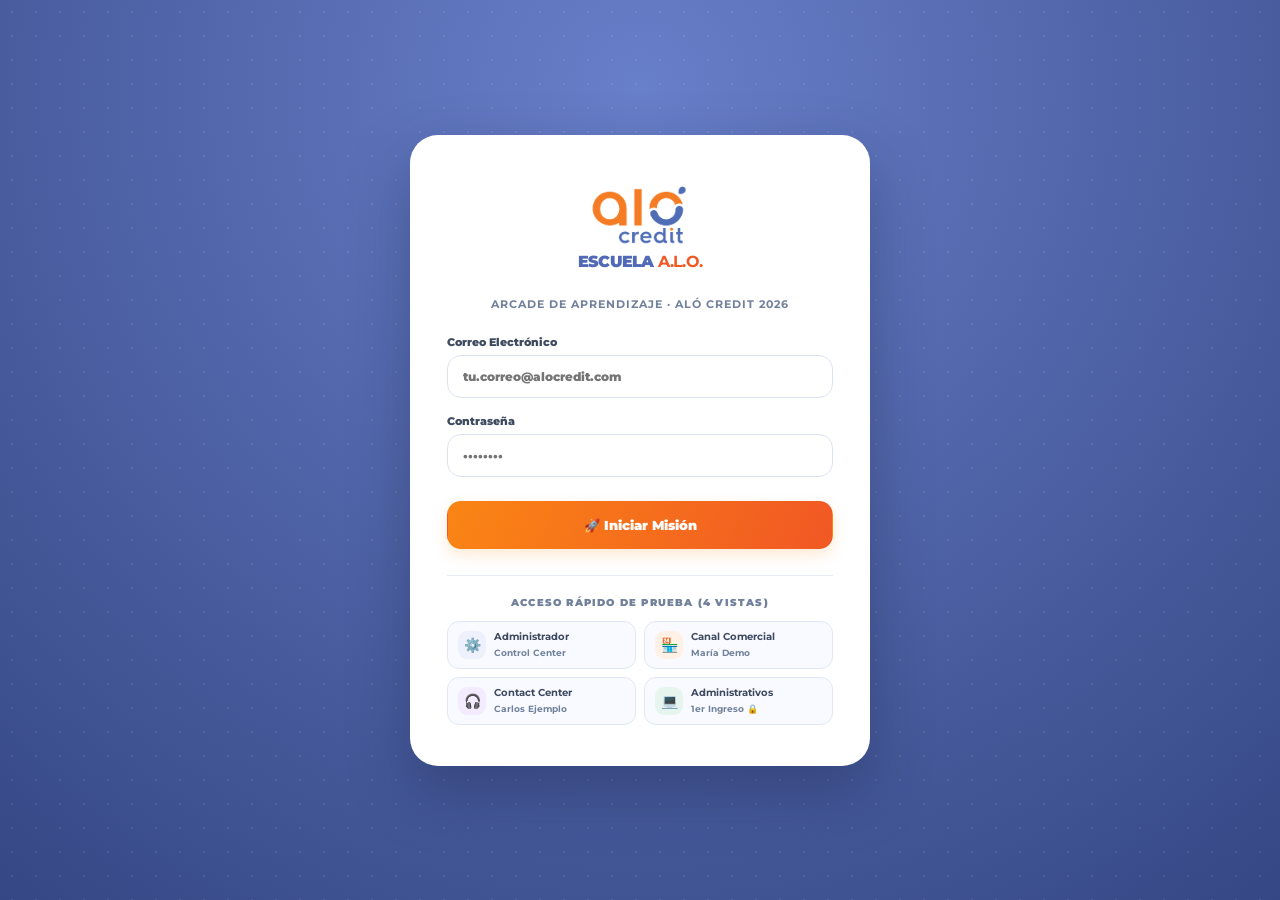
==== index.html @ 47733f9c "Add files via upload" ====
<!doctype html>
<html lang="es">
<head>
    <meta charset="utf-8">
    <meta name="viewport" content="width=device-width, initial-scale=1, viewport-fit=cover">
    <meta name="theme-color" content="#5169B7">
    <meta name="description" content="Escuela A.L.O. Arcade: experiencia interactiva de formación, onboarding, evaluación y analítica de Aló Credit. Arquitectura MVC PHP + SPA.">
    <title>Escuela A.L.O. | Level up · Tu talento transforma</title>
    <link rel="icon" type="image/png" href="./assets/logo.png">
    
    <!-- Hojas de Estilo Desacopladas (Rutas relativas para GitHub Pages y servidores locales) -->
    <link rel="stylesheet" href="./assets/css/app.css">
    <link rel="stylesheet" href="./assets/css/auth.css">
    <link rel="stylesheet" href="./assets/css/certificate.css">
</head>
<body>
    <div id="app-root">
        <!-- Renderizado dinámico de la SPA o Login -->
        <div style="min-height:100vh; display:flex; align-items:center; justify-content:center; font-family:'Montserrat',sans-serif; color:#5169b7;">
            <div style="text-align:center;">
                <div style="font-size:48px; margin-bottom:12px;">★</div>
                <h2 style="margin:0;">Iniciando Escuela A.L.O....</h2>
            </div>
        </div>
    </div>

    <!-- Inyección de configuración global para SPA (Soporte GitHub Pages y modo offline) -->
    <script>
        // Configuración de rutas relativas y detección de servidor estático
        window.APP_BASE_URL = '.';
        if (
            window.location.protocol === 'file:' ||
            window.location.hostname.includes('github.io') ||
            window.location.hostname.includes('githubpreview.dev')
        ) {
            window.FORCE_STATIC_MODE = true;
        }
    </script>

    <!-- Scripts de la Aplicación -->
    <script src="./assets/js/sound.js"></script>
    <script src="./assets/js/api.js"></script>
    <script src="./assets/js/course-player.js"></script>
    <script src="./assets/js/admin.js"></script>
    <script src="./assets/js/auth.js"></script>
    <script src="./assets/js/spa.js"></script>
</body>
</html>
---- assets/css/app.css ----
@import url('https://fonts.googleapis.com/css2?family=Montserrat:wght@400;500;600;700;800;900&display=swap');
:root{--orange:#fa8514;--orange-hot:#f15824;--blue:#5169b7;--ink:#3e4a60;--fog:#e6e7f5;--white:#fff;--surface:#f8f9ff;--line:#e6ebf5;--muted:#71809b;--gold:#ffbb37;--green:#0c9376;--red:#ed5e52;--shadow:0 11px 38px rgba(60,74,96,.075);--shadow-heavy:0 22px 58px rgba(60,74,96,.14);--radius:20px}
*{box-sizing:border-box}html{scroll-behavior:smooth}body{font-family:'Montserrat',Arial,sans-serif;font-size:13px;margin:0;background:#f3f6fd;color:var(--ink);-webkit-font-smoothing:antialiased}button,input,select,textarea{font:inherit}button{cursor:pointer}button:disabled{opacity:.5;cursor:not-allowed}a{text-decoration:none;color:inherit}img{max-width:100%}[hidden]{display:none!important}h1,h2,h3,h4,p{margin-top:0}h1{font-size:29px;letter-spacing:-1.2px;line-height:1.16}h2{font-size:21px;letter-spacing:-.5px}h3{font-size:16px;letter-spacing:-.25px}p{line-height:1.65}small{font-size:11px}::selection{background:#fa85144a}svg{vertical-align:middle}button:focus-visible,a:focus-visible,input:focus-visible,select:focus-visible,textarea:focus-visible{outline:3px solid var(--orange);outline-offset:3px}
.app-shell{display:flex;min-height:100vh}.sidebar{width:252px;min-width:252px;position:sticky;top:0;left:0;align-self:flex-start;height:100vh;background:var(--blue);color:#fff;display:flex;flex-direction:column;padding:22px 16px 16px;overflow:auto;z-index:50;box-shadow:7px 0 28px rgba(81,105,183,.13)}.sidebar:before{content:"";position:absolute;inset:0;background:radial-gradient(circle at 25% -4%,#fff3 0 130px,transparent 132px),linear-gradient(150deg,#fff1,transparent 35%);pointer-events:none}.brand-pane{padding:13px 14px 12px;background:#fff;border-radius:18px;position:relative;box-shadow:0 11px 22px rgba(30,48,99,.17);margin-bottom:24px;text-align:center}.brand-pane img{display:block;object-fit:contain;height:55px;width:100%;margin:auto}.brand-bottom{font-weight:900;font-size:16px;letter-spacing:-.8px;color:var(--blue);white-space:nowrap}.brand-bottom b{color:var(--orange-hot)}.side-kicker{font-size:10px;letter-spacing:1.5px;text-transform:uppercase;color:#fffe;font-weight:800;margin:6px 10px 9px}.side-nav{display:flex;flex-direction:column;gap:5px;position:relative}.nav-btn{border:0;background:transparent;width:100%;text-align:left;display:flex;gap:12px;align-items:center;color:#f8faff;padding:12px 13px;border-radius:13px;font-size:12px;font-weight:750;transition:background .16s,transform .16s}.nav-btn:hover{background:#fff2;transform:translateX(2px)}.nav-btn.active{background:#fff;color:var(--blue);box-shadow:0 7px 16px #1d2d6a30}.nav-btn.active .nav-icon{color:var(--orange-hot)}.nav-icon{display:inline-flex;font-size:17px;width:20px;justify-content:center;flex-shrink:0}.nav-tag{margin-left:auto;font-weight:900;color:#fff;background:var(--orange-hot);padding:2px 6px;border-radius:7px;font-size:9px}.side-divider{height:1px;background:#ffffff38;margin:16px 12px 13px}.side-bottom{margin-top:auto;position:relative;padding-top:24px}.side-achievement{background:#ffffff1e;border:1px solid #ffffff38;border-radius:16px;padding:14px;display:flex;align-items:center;gap:10px}.side-achievement span:first-child{font-size:28px}.side-achievement b{display:block;font-size:12px}.side-achievement small{color:#ffffffdb}.side-bottom p{font-size:10px;color:#ffffffdc;text-align:center;margin:14px 0 4px}
.shell-main{flex:1;min-width:0;display:flex;flex-direction:column}.topbar{position:sticky;z-index:40;top:0;background:#fffc;backdrop-filter:blur(18px);border-bottom:1px solid #ecedf7;min-height:78px;display:flex;align-items:center;gap:17px;padding:15px 30px}.topbar-left{display:flex;align-items:center;gap:12px;min-width:0}.topbar-greeting{display:block;font-weight:850;font-size:15px;color:var(--ink)}.topbar-sub{color:#8c96aa;display:block;font-size:10px;margin-top:3px}.topbar-spacer{flex:1}.top-search{display:flex;align-items:center;border:1px solid var(--line);background:#f7f8fd;border-radius:13px;min-width:170px;width:300px;padding:10px 12px;gap:10px}.top-search input{border:none;outline:0;min-width:0;width:100%;background:transparent;color:var(--ink);font-size:11px}.top-search svg{opacity:.6}.top-pill{background:#fff2ed;color:#d96610;border-radius:99px;padding:8px 11px;border:1px solid #ffe2ca;font-size:10px;font-weight:800;white-space:nowrap}.user-picker{display:flex;align-items:center;gap:9px}.user-avatar{width:37px;height:37px;background:linear-gradient(145deg,var(--orange),var(--orange-hot));display:grid;place-items:center;border-radius:13px;color:#fff;font-weight:900;flex-shrink:0;box-shadow:0 4px 9px #fa851433}.user-picker select{border:0;background:transparent;min-width:140px;max-width:180px;font-size:11px;color:var(--ink);font-weight:750;cursor:pointer}.hamburger{display:none;border:0;border-radius:11px;background:#f4f6fd;padding:9px;color:var(--blue)}
.page-root{padding:28px 32px 34px;flex:1;width:100%;max-width:1700px;margin:0 auto}.app-footer{padding:15px 32px 22px;color:#98a0b1;font-size:10px;display:flex;justify-content:space-between;gap:15px;flex-wrap:wrap}.page-head{display:flex;align-items:end;justify-content:space-between;gap:20px;margin-bottom:22px;flex-wrap:wrap}.eyebrow{display:inline-flex;align-items:center;gap:6px;text-transform:uppercase;letter-spacing:1.4px;font-weight:900;color:var(--orange-hot);font-size:10px;margin-bottom:9px}.page-head p{color:var(--muted);margin:8px 0 0;font-size:12px}.section-head{display:flex;justify-content:space-between;gap:14px;align-items:center;margin:25px 0 14px}.section-head h2{margin:0}.section-head p{margin:5px 0 0;color:var(--muted);font-size:11px}.section-actions{display:flex;align-items:center;gap:8px;flex-wrap:wrap}
.btn{border:1px solid transparent;border-radius:12px;padding:12px 17px;display:inline-flex;align-items:center;justify-content:center;gap:8px;background:#fff;color:var(--ink);font-weight:850;font-size:11px;box-shadow:0 3px 8px #3e4a6008;white-space:nowrap;transition:transform .15s,box-shadow .15s,background .15s}.btn:hover:not(:disabled){transform:translateY(-2px);box-shadow:0 7px 18px #3e4a601c}.btn:active:not(:disabled){transform:translateY(1px)}.btn-primary{background:linear-gradient(110deg,var(--orange),var(--orange-hot));color:#fff;box-shadow:0 6px 15px #fa85142f}.btn-outline{border-color:#cfd8ef;background:#fff;color:var(--blue)}.btn-soft{background:#eef1fb;color:var(--blue)}.btn-ghost{background:transparent;color:var(--blue);box-shadow:none}.btn-small{font-size:10px;padding:9px 12px;border-radius:10px}.btn-danger{background:#ffefef;color:#d74439;border:1px solid #fad5d2}.btn-wide{width:100%}.icon-btn{background:#fff;border:1px solid var(--line);border-radius:12px;padding:8px 10px;color:var(--blue)}.mini-badge{display:inline-flex;align-items:center;gap:4px;border-radius:20px;background:#f1f3fd;color:var(--blue);font-size:10px;padding:5px 9px;font-weight:850}.mini-badge.orange{background:#fff1e5;color:#f17813}.mini-badge.green{background:#e6f6ee;color:#12815f}.mini-badge.red{background:#fff1ee;color:#d94c43}.mini-badge.gold{background:#fff6da;color:#b9840d}.mini-badge.dark{background:#edf0f5;color:#4f647b}
.card{background:#fff;border:1px solid var(--line);box-shadow:var(--shadow);border-radius:var(--radius);padding:20px}.card.clean{box-shadow:none}.card-clip{overflow:hidden}.card-header{display:flex;align-items:center;justify-content:space-between;gap:12px;margin-bottom:13px}.card-header h3{margin:0}.card-header .muted{font-size:10px;color:var(--muted)}.subtle{color:var(--muted)}.kpi-grid{display:grid;grid-template-columns:repeat(4,minmax(0,1fr));gap:15px}.kpi-card{padding:20px 18px;display:flex;align-items:center;gap:14px}.kpi-icon{width:47px;height:47px;border-radius:15px;background:#fff2e5;color:var(--orange-hot);display:grid;place-items:center;font-size:23px;flex-shrink:0}.kpi-icon.blue{background:#edf0ff;color:var(--blue)}.kpi-icon.green{background:#e9f9f4;color:var(--green)}.kpi-icon.gold{background:#fff7e8;color:#d58d09}.kpi-label{display:block;color:var(--muted);font-size:10px;font-weight:700;line-height:1.3}.kpi-value{display:block;color:var(--ink);font-size:24px;letter-spacing:-1px;font-weight:900;margin:5px 0 0}.kpi-sub{font-size:9px;color:#9ba5b8;display:block;margin-top:2px}
.hero{position:relative;overflow:hidden;min-height:280px;background:#79b9f0 url('[data-uri]') center center/cover;border-radius:25px;padding:26px 29px;display:flex;align-items:center;border:2px solid #fff;box-shadow:0 13px 30px #5169b725}.hero:before{content:"";position:absolute;inset:0;background:linear-gradient(90deg,#5169b7 0%,#5169b7ed 19%,#5169b7b8 43%,transparent 77%)}.hero:after{content:"";position:absolute;left:0;bottom:0;right:0;height:30px;background:repeating-linear-gradient(90deg,#aa6825 0 38px,#d58527 38px 73px,#a96b2e 73px 76px);opacity:.92;clip-path:polygon(0 48%,65% 48%,68% 0%,100% 0%,100% 100%,0 100%)}.hero-content{max-width:545px;position:relative;z-index:2;color:white;padding-bottom:12px}.hero-top{display:inline-flex;gap:6px;align-items:center;padding:6px 10px;border-radius:8px;color:#fff;background:#fff3;backdrop-filter:blur(5px);font-size:10px;font-weight:850;letter-spacing:.9px;margin-bottom:12px}.hero h1{font-size:38px;color:#fff;text-shadow:0 3px 0 #3e4a6030;line-height:1.08;letter-spacing:-1.8px;margin-bottom:10px}.hero h1 em{color:#ffd054;font-style:normal}.hero p{font-size:12px;line-height:1.8;max-width:415px;color:#ffffffed;margin-bottom:16px}.hero-actions{display:flex;align-items:center;flex-wrap:wrap;gap:10px}.hero .btn-ghost-light{color:#fff;background:#ffffff27;border-color:#ffffff70}.hero-avatar{height:260px;width:225px;position:absolute;bottom:12px;right:18%;z-index:2;filter:drop-shadow(1px 9px 0px #40538d38)}.hero-coin{z-index:2;position:absolute;color:#ffca41;font-size:31px;top:53px;right:9%;text-shadow:0 3px 0 #bb7619}.hero-coin.two{top:auto;bottom:88px;right:32%;font-size:22px}.hero-star{z-index:2;position:absolute;right:5%;bottom:63px;font-size:35px;transform:rotate(-15deg)}.home-body{display:grid;grid-template-columns:minmax(0,1.7fr) minmax(280px,.92fr);gap:17px}.pillar-grid{display:grid;grid-template-columns:repeat(3,minmax(0,1fr));gap:12px}.pillar-card{background:linear-gradient(135deg,#ff762b,#f15824);color:#fff;min-height:118px;border-radius:18px;padding:17px;position:relative;overflow:hidden;box-shadow:0 7px 16px #f158242b}.pillar-card:after{content:"✦";position:absolute;font-size:82px;color:#ffffff15;top:-35px;right:-3px}.pillar-card.l{background:linear-gradient(135deg,#ffc14f,#f49b0b);box-shadow:0 7px 16px #ffc14f31}.pillar-card.o{background:linear-gradient(135deg,#25a58a,#087860);box-shadow:0 7px 16px #25a58a2b}.pillar-card .pillar-symbol{font-size:28px;display:block;margin-bottom:12px}.pillar-card b{font-size:14px}.pillar-card small{display:block;line-height:1.5;font-size:10px;margin-top:5px;color:#fffdf1}.role-grid{display:grid;grid-template-columns:repeat(3,minmax(0,1fr));gap:12px}.role-tile{border:1px solid #e2e6f7;background:#f8faff;border-radius:15px;padding:16px 12px;text-align:left;min-height:108px;transition:transform .2s,border-color .2s}.role-tile:hover{border-color:var(--blue);transform:translateY(-3px)}.role-tile .role-icon{font-size:29px;display:block;margin-bottom:12px}.role-tile b{font-size:11px}.role-tile.selected{border:2px solid var(--orange);background:#fff6eb}.mission-card{padding:21px;position:relative;overflow:hidden}.mission-card:before{content:"";position:absolute;width:150px;height:150px;border-radius:50%;right:-92px;top:-96px;background:#ffe9cf}.mission-heading{display:flex;gap:13px;align-items:center}.mission-badge{height:46px;width:46px;display:grid;place-items:center;background:#fff2e2;border-radius:13px;font-size:25px}.mission-heading h3{margin:0;font-size:15px}.mission-heading p{margin:5px 0 0;font-size:10px;color:var(--muted)}.progress-track{height:10px;border-radius:15px;background:#e7ecf7;overflow:hidden;margin-top:16px}.progress-fill{height:100%;background:linear-gradient(90deg,var(--orange),var(--orange-hot));border-radius:15px;transition:width .4s}.progress-fill.green{background:linear-gradient(90deg,#18bc91,#07866b)}.progress-row{display:flex;justify-content:space-between;align-items:center;gap:12px;margin-top:8px;color:var(--muted);font-size:10px;font-weight:700}.mini-path{display:flex;align-items:start;gap:7px;margin:22px 0 20px}.path-step{flex:1;text-align:center;position:relative;min-width:0}.path-step:not(:last-child):after{content:"";position:absolute;left:calc(50% + 21px);right:calc(-50% + 21px);top:19px;border-top:3px dotted #d8deec}.step-cube{width:38px;height:38px;border-radius:11px;display:grid;place-items:center;background:#e6ebf5;color:#8791a7;font-size:18px;font-weight:900;margin:0 auto 8px;box-shadow:0 5px 0 #d2d8e7;position:relative;z-index:2}.step-cube.done{background:#26b18b;color:white;box-shadow:0 5px 0 #16866a}.step-cube.now{background:var(--orange);color:white;box-shadow:0 5px 0 #cd5817}.path-step small{font-size:9px;font-weight:800;display:block;color:var(--muted);line-height:1.3}.xp-card{display:flex;align-items:center;gap:15px;background:#fff8e9;border:1px solid #ffe3b6;border-radius:17px;padding:17px}.xp-card span:first-child{font-size:31px}.xp-card b{font-size:16px}.xp-card small{display:block;color:#a17d47;margin-top:3px}.xp-spark{font-weight:900;font-size:26px;color:#e99e1d}
.course-grid{display:grid;grid-template-columns:repeat(3,minmax(0,1fr));gap:15px}.course-card{padding:0;overflow:hidden;display:flex;flex-direction:column;transition:transform .16s,box-shadow .16s}.course-card:hover{transform:translateY(-3px);box-shadow:var(--shadow-heavy)}.course-cover{height:136px;position:relative;background:linear-gradient(135deg,#647bd2,#93c9f3);overflow:hidden;padding:16px;display:flex;align-items:flex-end;color:white}.course-cover.orange{background:linear-gradient(135deg,#ffab4c,#f15824)}.course-cover.green{background:linear-gradient(135deg,#17b28d,#087b73)}.course-cover.purple{background:linear-gradient(135deg,#7b78d3,#5169b7)}.course-cover.gold{background:linear-gradient(135deg,#ffd262,#fa8514)}.course-cover:before{content:"";position:absolute;right:-22px;top:-24px;width:145px;height:145px;border:24px solid #ffffff2d;border-radius:50%}.course-cover-icon{position:absolute;right:15px;bottom:5px;line-height:1;font-size:88px;opacity:.4;transform:rotate(-10deg)}.course-cover-label{position:relative;z-index:1;font-size:10px;font-weight:900;background:#ffffff38;padding:6px 9px;border-radius:7px}.course-body{padding:17px;flex:1;display:flex;flex-direction:column;gap:10px}.course-body h3{margin:0;font-size:13px;line-height:1.45}.course-body p{font-size:10px;color:var(--muted);margin:0}.course-meta{display:flex;align-items:center;gap:7px;flex-wrap:wrap;margin-top:auto}.course-card .progress-track{height:7px;margin:2px 0 0}.course-footer{display:flex;align-items:center;justify-content:space-between;gap:8px}.course-footer small{font-weight:800;color:var(--muted)}.empty-state{text-align:center;padding:34px;border:2px dashed #dce1f2;border-radius:18px;background:#fff;color:var(--muted)}.empty-state div{font-size:40px;margin-bottom:12px}.empty-state h3{color:var(--ink)}
.level-intro{padding:24px;background:linear-gradient(110deg,#fff8ef,#fff);border:1px solid #f8d7b9;border-radius:20px;display:flex;gap:16px;align-items:center;justify-content:space-between;margin-bottom:22px}.level-summary{display:flex;gap:14px;align-items:center}.level-summary .medal{font-size:45px}.level-summary h2{margin:0 0 5px}.level-summary p{margin:0;color:var(--muted);font-size:11px}.level-grid{display:grid;grid-template-columns:repeat(3,minmax(0,1fr));gap:16px}.level-card{position:relative;overflow:hidden;padding:21px;min-height:265px;display:flex;flex-direction:column}.level-card .level-num{font-size:10px;letter-spacing:1.5px;color:var(--blue);font-weight:900}.level-card .level-large{font-size:42px;line-height:1;margin:18px 0}.level-card h3{font-size:14px;line-height:1.45;margin:0 0 8px}.level-card p{font-size:11px;color:var(--muted);flex:1}.level-card.finished{border-color:#bee7d6}.level-card.current{border:2px solid var(--orange);box-shadow:0 12px 26px #fa851420}.level-card.locked{background:#f7f8fc}.level-card.locked:before{content:'🔒';position:absolute;top:20px;right:18px}.level-card .btn{margin-top:12px}.timeline-info{display:flex;gap:8px;flex-wrap:wrap;margin:9px 0 0}.timeline-info .mini-badge{font-size:9px}
.course-shell{display:grid;grid-template-columns:minmax(0,1.65fr) minmax(250px,.75fr);gap:18px;align-items:start}.course-play-header{padding:0;overflow:hidden}.play-world{background:linear-gradient(90deg,#5169b7e0,#5169b790),url('[data-uri]') center center/cover;color:#fff;padding:32px;min-height:182px}.play-world h1{font-size:26px;color:#fff;margin:12px 0 8px}.play-world p{font-size:11px;color:#fffdf4;max-width:510px}.play-content{padding:24px}.phase-nav{display:flex;gap:6px;margin-bottom:21px;overflow:auto;padding-bottom:5px}.phase-btn{background:#f4f6fc;border:1px solid transparent;border-radius:10px;padding:11px 12px;font-size:10px;color:var(--muted);font-weight:850;white-space:nowrap}.phase-btn.current{background:var(--blue);color:#fff}.phase-btn.passed{color:var(--green);background:#e6f6f0}.reading-panel{background:#f7f9fd;border:1px solid var(--line);padding:20px;border-radius:17px;min-height:175px}.reading-panel h2{font-size:18px;margin:0 0 11px}.reading-panel p{font-size:12px;color:#667387}.reading-panel .story-quote{font-size:15px;line-height:1.75;font-weight:750;color:var(--ink)}.options-list{display:flex;flex-direction:column;gap:9px;margin-top:15px}.option-btn{width:100%;display:flex;align-items:flex-start;text-align:left;gap:11px;border:1px solid #dce3ef;background:#fff;border-radius:13px;padding:14px 13px;color:var(--ink);font-size:11px;line-height:1.55;font-weight:650;transition:border-color .15s,background .15s}.option-btn:hover{border-color:var(--blue);background:#f7f9ff}.option-btn.selected{border-color:var(--blue);background:#eef2ff}.option-letter{width:22px;height:22px;border-radius:7px;display:grid;place-items:center;background:#eef1fb;color:var(--blue);font-weight:900;font-size:10px;flex-shrink:0}.quiz-progress{background:#eef1fb;border-radius:8px;height:8px;overflow:hidden;margin:13px 0}.quiz-progress>div{height:100%;background:linear-gradient(90deg,var(--orange),var(--orange-hot))}.quiz-result{text-align:center;padding:25px;background:#fff;border:1px solid var(--line);border-radius:20px}.quiz-result .score-circle{width:130px;height:130px;display:grid;place-items:center;border:9px solid var(--orange);border-radius:50%;margin:12px auto 22px;font-size:31px;font-weight:900;color:var(--ink)}.quiz-result .score-circle.pass{border-color:#1caf85}.quiz-result h2{font-size:21px}.course-outline{display:flex;flex-direction:column;gap:8px}.outline-item{display:flex;align-items:center;gap:10px;padding:12px;border:1px solid var(--line);background:#fff;border-radius:12px;text-align:left;width:100%;transition:background .15s}.outline-item:hover{background:#f7f9ff}.outline-item.active{border-color:var(--orange);background:#fff9f4}.outline-symbol{width:30px;height:30px;display:grid;place-items:center;background:#f0f3fb;border-radius:9px;flex-shrink:0}.outline-text{font-size:10px;line-height:1.5;flex:1}.outline-text b{display:block;color:var(--ink);font-size:11px}.outline-text small{color:var(--muted)}
.filter-row{display:flex;align-items:center;gap:10px;flex-wrap:wrap;margin-bottom:18px}.select,.text-input,.textarea{border:1px solid #dbe2ee;border-radius:12px;padding:11px 12px;background:#fff;color:var(--ink);font-size:11px;min-width:0;outline-color:var(--blue)}.text-input{width:100%}.textarea{width:100%;resize:vertical;min-height:86px}.filter-row .select{min-width:150px}.filter-row .text-input{max-width:290px}.segmented{display:inline-flex;padding:4px;border-radius:12px;background:#eaeef9;gap:3px}.segmented button{border:0;background:transparent;color:var(--muted);font-weight:850;border-radius:9px;padding:8px 11px;font-size:10px}.segmented button.active{background:#fff;color:var(--blue);box-shadow:0 2px 7px #3e4a601c}.data-table-wrap{width:100%;overflow:auto;border-radius:15px;border:1px solid var(--line)}.data-table{width:100%;border-collapse:collapse;background:#fff;min-width:650px}.data-table th{text-align:left;padding:14px 13px;color:#75809b;font-size:9px;letter-spacing:.6px;text-transform:uppercase;background:#f5f7fd;white-space:nowrap}.data-table td{padding:13px 13px;color:var(--ink);font-size:10px;border-top:1px solid #edf0f6}.data-table tr:hover td{background:#fcfdff}.data-table td strong{font-size:11px}.data-actions{display:flex;gap:4px}.trunc{max-width:260px;overflow:hidden;white-space:nowrap;text-overflow:ellipsis}.tab-row{display:flex;gap:4px;overflow:auto;border-bottom:1px solid #e1e6f2;margin-bottom:18px}.tab-btn{border:0;background:transparent;color:var(--muted);font-size:11px;font-weight:800;padding:13px 13px;white-space:nowrap;border-bottom:3px solid transparent}.tab-btn.active{border-bottom-color:var(--orange-hot);color:var(--orange-hot)}.admin-banner{display:flex;align-items:center;justify-content:space-between;gap:17px;padding:21px;background:linear-gradient(110deg,var(--blue),#788bcf);border-radius:18px;color:#fff;margin-bottom:18px;position:relative;overflow:hidden}.admin-banner:after{content:'⚙';font-size:130px;position:absolute;right:22%;top:-36px;color:#ffffff17}.admin-banner>*{position:relative;z-index:1}.admin-banner h2{margin:0 0 6px;color:#fff;font-size:21px}.admin-banner p{color:#fffdeb;margin:0;font-size:11px}.admin-grid{display:grid;grid-template-columns:minmax(0,1.3fr) minmax(270px,.7fr);gap:16px}.bar-chart{display:flex;align-items:end;gap:8px;min-height:160px;padding:14px 4px 6px}.bar-col{flex:1;display:flex;align-items:center;flex-direction:column;gap:8px;min-width:0}.bar-track{height:130px;width:100%;display:flex;align-items:end;justify-content:center;border-bottom:1px solid var(--line)}.bar{width:min(100%,27px);min-height:4px;border-radius:7px 7px 3px 3px;background:linear-gradient(0deg,var(--orange-hot),var(--orange));transition:height .4s}.bar-col small{font-size:9px;color:var(--muted)}.metric-row{display:flex;gap:10px;align-items:center;padding:12px 0;border-bottom:1px solid var(--line)}.metric-row:last-child{border-bottom:0}.metric-row strong{font-size:12px}.metric-row small{color:var(--muted);display:block;margin-top:2px}.metric-value{margin-left:auto;font-size:17px;font-weight:900;color:var(--blue)}.inline-info{font-size:10px;color:var(--muted);line-height:1.7}.note-panel{background:#fff9ec;border:1px solid #ffe2b0;border-radius:15px;padding:15px;color:#a4742b;font-size:11px;line-height:1.65}.note-panel strong{color:#975717}.checklist{display:flex;flex-direction:column;gap:8px}.checklist label{display:flex;gap:9px;align-items:flex-start;padding:11px 12px;background:#f7f9fd;border-radius:11px;border:1px solid var(--line);font-size:11px}.checklist input{accent-color:var(--orange);margin-top:1px}.callout{display:flex;align-items:center;justify-content:space-between;gap:14px;background:#e7f6f1;border:1px solid #bde5d6;border-radius:16px;padding:17px}.callout h3{margin:0 0 5px;color:#126a54}.callout p{font-size:11px;margin:0;color:#377a66}
/* Form and modal */
#modal-root:empty{display:none}.modal-overlay{position:fixed;inset:0;background:#233457ad;backdrop-filter:blur(5px);z-index:100;display:flex;align-items:center;justify-content:center;padding:23px}.modal{background:#fff;border-radius:24px;width:min(100%,620px);max-height:min(91vh,860px);overflow:auto;box-shadow:var(--shadow-heavy);position:relative}.modal.wide{width:min(100%,970px)}.modal-top{position:sticky;top:0;background:#fff;border-bottom:1px solid var(--line);z-index:1;display:flex;align-items:center;justify-content:space-between;gap:14px;padding:21px 24px}.modal-top h2{margin:0;font-size:19px}.modal-body{padding:22px 24px 26px}.modal-x{border:0;background:#edf0f8;border-radius:10px;width:33px;height:33px;font-size:18px;color:var(--ink)}.form-grid{display:grid;grid-template-columns:repeat(2,minmax(0,1fr));gap:15px}.form-field{display:flex;flex-direction:column;gap:7px}.form-field.full{grid-column:1/-1}.form-field label{font-size:10px;font-weight:900;color:var(--ink)}.form-field small{color:var(--muted)}.form-actions{display:flex;justify-content:end;gap:9px;margin-top:20px;flex-wrap:wrap}.file-drop{padding:26px;border:2px dashed #b9c6e9;border-radius:18px;text-align:center;background:#f8faff;display:flex;align-items:center;flex-direction:column;gap:12px}.file-drop input{max-width:250px}.file-drop p{font-size:11px;color:var(--muted)}.split-right{display:grid;grid-template-columns:minmax(0,1fr) 235px;gap:20px}.reading-list{padding-left:18px;line-height:2;font-size:12px}.reading-list li{margin-bottom:4px}.cert{background:#fffbf4;border:9px double #f7c278;border-radius:14px;padding:40px 26px;text-align:center;color:var(--ink)}.cert .logo-cert{width:140px;height:80px;object-fit:contain}.cert h2{font-size:30px;color:var(--orange-hot)}.cert p{font-size:13px}.cert .cert-user{font-size:24px;font-weight:900;margin:20px 0}.cert .cert-ribbon{background:var(--blue);color:white;padding:10px;margin:22px 0;border-radius:10px}.cert-foot{font-size:10px;color:#7c869b}.stat-hero{font-size:52px;font-weight:900;color:var(--orange-hot);line-height:1.1}.badge-grid{display:grid;grid-template-columns:repeat(4,minmax(0,1fr));gap:15px}.award{padding:22px 12px;text-align:center}.award-symbol{font-size:41px;filter:drop-shadow(0 7px 3px #3e4a6017);margin-bottom:11px}.award h3{font-size:12px;margin:0 0 6px}.award p{font-size:10px;color:var(--muted)}.award.muted{filter:grayscale(1);opacity:.55}.banner-concept img{width:100%;display:block;border-radius:15px}.smallprint{font-size:10px;color:var(--muted)}.startup{min-height:56vh;display:flex;flex-direction:column;align-items:center;justify-content:center;color:var(--blue)}.startup-icon{font-size:60px;color:var(--orange)}#toast-root{position:fixed;bottom:20px;right:20px;z-index:150;display:flex;flex-direction:column;gap:9px;pointer-events:none}.toast{background:#3e4a60;color:#fff;padding:14px 18px;box-shadow:0 12px 36px #3e4a6055;border-radius:13px;font-size:11px;font-weight:800;max-width:370px;animation:toastin .25s}.toast.error{background:#b9433b}.toast.success{background:#117e65}@keyframes toastin{from{opacity:0;transform:translateY(13px)}to{opacity:1;transform:translateY(0)}}
@media(max-width:1350px){.sidebar{width:231px;min-width:231px}.page-root{padding:22px}.topbar{padding:13px 22px}.course-grid{grid-template-columns:repeat(2,minmax(0,1fr))}.hero-avatar{right:10%}}
@media(max-width:1080px){.sidebar{width:210px;min-width:210px;padding:18px 10px}.nav-btn{padding:10px}.topbar .top-search{display:none}.kpi-grid{grid-template-columns:repeat(2,minmax(0,1fr))}.home-body{grid-template-columns:1fr}.home-body>.card{min-width:0}.hero-avatar{right:5%}.admin-grid{grid-template-columns:1fr}}
@media(max-width:760px){.sidebar{position:fixed;left:0;top:0;bottom:0;width:260px;min-width:260px;transform:translateX(-105%);transition:transform .25s}.sidebar.open{transform:translateX(0)}.overlay-backdrop{position:fixed;inset:0;background:#213f6c91;z-index:45}.hamburger{display:block}.topbar{min-height:69px;padding:12px 15px}.topbar-sub{display:none}.topbar-greeting{font-size:12px}.top-pill{display:none}.user-picker select{max-width:105px;min-width:90px;font-size:10px}.user-avatar{width:31px;height:31px;border-radius:9px}.page-root{padding:16px 14px 22px}.app-footer{padding:14px;font-size:9px}.hero{min-height:310px;padding:20px}.hero h1{font-size:28px}.hero p{font-size:10px;max-width:280px}.hero-avatar{height:200px;width:180px;right:-35px;bottom:13px;opacity:.85}.hero-content{max-width:78%}.hero-content .btn{padding:11px;font-size:10px}.hero-coin{right:17%}.hero-star{display:none}.pillar-grid{grid-template-columns:1fr 1fr 1fr;gap:7px}.pillar-card{min-height:112px;padding:12px 9px}.pillar-card .pillar-symbol{font-size:25px;margin-bottom:6px}.pillar-card b{font-size:10px}.pillar-card small{font-size:8px}.role-grid{gap:8px}.role-tile{padding:12px 8px;min-height:98px}.role-tile b{font-size:9px}.role-tile .role-icon{font-size:24px}.course-grid{grid-template-columns:1fr}.level-grid{grid-template-columns:repeat(2,minmax(0,1fr));gap:10px}.course-shell{grid-template-columns:1fr}.badge-grid{grid-template-columns:repeat(2,minmax(0,1fr))}.level-card{padding:14px;min-height:246px}.level-card .level-large{font-size:33px}.level-card p{font-size:10px}.kpi-card{padding:13px;gap:9px}.kpi-icon{width:38px;height:38px;font-size:18px;border-radius:11px}.kpi-value{font-size:20px}.kpi-label{font-size:9px}.card{padding:16px}.page-head h1{font-size:23px}.level-intro{flex-direction:column;align-items:start}.admin-banner{align-items:start;flex-direction:column}.modal-overlay{padding:10px}.modal-top{padding:16px}.modal-body{padding:16px}.split-right{grid-template-columns:1fr}}
@media(max-width:440px){.topbar-greeting{max-width:145px;white-space:nowrap;overflow:hidden;text-overflow:ellipsis}.hero-content{max-width:83%}.hero-avatar{right:-65px}.hero h1{font-size:27px}.kpi-grid{gap:9px}.kpi-value{font-size:18px}.kpi-icon{width:33px;height:33px}.form-grid{grid-template-columns:1fr}.level-grid{grid-template-columns:1fr}.course-cover{height:119px}.hero-actions{gap:5px}.hero .btn{font-size:9px;padding:9px}.sidebar{width:252px}.tab-btn{padding:12px 10px}}
@media(prefers-reduced-motion:reduce){*,*:before,*:after{animation-duration:.001s!important;transition-duration:.001s!important;scroll-behavior:auto!important}}
@media print{.sidebar,.topbar,.app-footer,.btn,.hero-actions,.modal-top,#toast-root{display:none!important}.page-root{padding:0}.modal-overlay{position:static;background:white;padding:0}.modal{max-height:none;box-shadow:none;width:100%}.cert{border:7px double var(--orange)}body{background:white}}


/* Extra styles for Admin Control Center and SPA */
.btn-logout { border: 1px solid var(--line); background: #fff; border-radius: 10px; padding: 6px 10px; font-size: 11px; font-weight: 750; color: var(--muted); cursor: pointer; transition: color .15s, background .15s; }
.btn-logout:hover { color: var(--red); background: #ffefef; border-color: #fad5d2; }
.user-name-label { font-weight: 800; font-size: 12px; color: var(--ink); }
.top-pill.admin { background: #eef1fb; color: var(--blue); border-color: #cfd8ef; }
.brand-pane img { display: block; object-fit: contain; height: 55px; width: 100%; margin: auto; }
---- assets/css/auth.css ----
/* Estilos de Autenticación y Cambio Obligatorio de Contraseña */
.auth-wrapper {
    min-height: 100vh;
    display: flex;
    align-items: center;
    justify-content: center;
    background: radial-gradient(circle at 50% 10%, #687fc9 0%, #354784 100%);
    padding: 24px;
    position: relative;
    overflow: hidden;
}

.auth-wrapper::before {
    content: "";
    position: absolute;
    inset: 0;
    background: radial-gradient(#ffffff15 1px, transparent 1px);
    background-size: 24px 24px;
    pointer-events: none;
}

.auth-card {
    background: #fff;
    border-radius: 28px;
    width: min(100%, 460px);
    padding: 38px 34px;
    box-shadow: 0 25px 60px rgba(22, 33, 68, .35);
    position: relative;
    z-index: 2;
    text-align: center;
    border: 3px solid #ffffff40;
}

.auth-brand {
    font-size: 22px;
    font-weight: 900;
    color: var(--blue);
    letter-spacing: -1px;
    margin-bottom: 6px;
}
.auth-brand b { color: var(--orange-hot); }

.auth-tagline {
    font-size: 11px;
    color: var(--muted);
    font-weight: 700;
    margin-bottom: 24px;
    text-transform: uppercase;
    letter-spacing: 1px;
}

.auth-form {
    text-align: left;
    display: flex;
    flex-direction: column;
    gap: 16px;
}

.auth-form label {
    font-size: 11px;
    font-weight: 850;
    color: var(--ink);
    display: flex;
    flex-direction: column;
    gap: 6px;
}

.auth-form input {
    border: 1.5px solid #dce3f0;
    border-radius: 14px;
    padding: 13px 15px;
    font-size: 12px;
    transition: border-color .15s, box-shadow .15s;
}
.auth-form input:focus {
    outline: none;
    border-color: var(--orange);
    box-shadow: 0 0 0 3px #fa851425;
}

.btn-auth-submit {
    margin-top: 8px;
    padding: 15px;
    border-radius: 14px;
    font-size: 13px;
    font-weight: 900;
}

/* PANEL DEMO DE ACCESO RÁPIDO CON LOS 4 USUARIOS */
.demo-accounts {
    margin-top: 26px;
    padding-top: 20px;
    border-top: 1px solid var(--line);
    text-align: left;
}
.demo-accounts-title {
    font-size: 10px;
    font-weight: 900;
    text-transform: uppercase;
    letter-spacing: 1.2px;
    color: var(--muted);
    margin-bottom: 12px;
    text-align: center;
}
.demo-user-grid {
    display: grid;
    grid-template-columns: repeat(2, 1fr);
    gap: 8px;
}
.demo-user-btn {
    border: 1.5px solid #e1e7f5;
    background: #f8faff;
    border-radius: 12px;
    padding: 9px 10px;
    display: flex;
    align-items: center;
    gap: 8px;
    text-align: left;
    transition: background .15s, border-color .15s, transform .15s;
    cursor: pointer;
}
.demo-user-btn:hover {
    background: #fff;
    border-color: var(--blue);
    transform: translateY(-1px);
    box-shadow: 0 4px 10px #3e4a6010;
}
.demo-user-btn .badge-avatar {
    width: 28px;
    height: 28px;
    border-radius: 9px;
    display: grid;
    place-items: center;
    font-size: 14px;
    flex-shrink: 0;
    background: #e9eefb;
}
.demo-user-btn.cp .badge-avatar { background: #fff1e5; }
.demo-user-btn.cc .badge-avatar { background: #f3ebff; }
.demo-user-btn.adm .badge-avatar { background: #e6f6ee; }
.demo-user-btn.admin .badge-avatar { background: #eef1fb; }

.demo-user-info b { display: block; font-size: 10px; color: var(--ink); line-height: 1.2; }
.demo-user-info small { font-size: 9px; color: var(--muted); font-weight: 700; }

/* MODAL / PANTALLA CAMBIO OBLIGATORIO DE CONTRASEÑA */
.must-change-modal {
    background: #fff;
    border-radius: 28px;
    padding: 34px 30px;
    width: min(100%, 450px);
    box-shadow: 0 25px 60px rgba(0,0,0,.35);
    text-align: center;
}
.must-change-icon {
    font-size: 46px;
    margin-bottom: 12px;
}
.must-change-modal h2 {
    font-size: 20px;
    color: var(--ink);
    margin-bottom: 8px;
}
.must-change-modal p {
    font-size: 12px;
    color: var(--muted);
    line-height: 1.6;
    margin-bottom: 22px;
}
---- assets/css/certificate.css ----
/* Estilos de Certificado y Diploma Imprimible */
.certificate-container {
    padding: 20px;
    display: flex;
    flex-direction: column;
    align-items: center;
    gap: 16px;
}

.cert-card {
    background: #fffdf9;
    border: 10px double #e5ad57;
    border-radius: 18px;
    padding: 44px 36px;
    text-align: center;
    color: var(--ink);
    max-width: 760px;
    width: 100%;
    position: relative;
    box-shadow: 0 16px 40px rgba(81, 105, 183, .12);
}

.cert-header {
    display: flex;
    flex-direction: column;
    align-items: center;
    gap: 8px;
    margin-bottom: 24px;
}
.cert-kicker {
    font-size: 11px;
    letter-spacing: 3px;
    font-weight: 900;
    color: var(--blue);
    text-transform: uppercase;
}
.cert-title {
    font-size: 32px;
    color: var(--orange-hot);
    font-weight: 900;
    letter-spacing: -1px;
    margin: 4px 0;
}
.cert-subtitle {
    font-size: 13px;
    color: var(--muted);
}

.cert-user {
    font-size: 26px;
    font-weight: 900;
    color: var(--ink);
    margin: 22px 0 10px;
    border-bottom: 2px dashed #e2caa3;
    display: inline-block;
    padding-bottom: 6px;
}

.cert-ribbon {
    background: linear-gradient(110deg, var(--blue), #667cc4);
    color: #fff;
    padding: 12px 24px;
    margin: 22px auto;
    border-radius: 12px;
    font-size: 15px;
    font-weight: 850;
    max-width: 520px;
    box-shadow: 0 6px 16px rgba(81, 105, 183, .25);
}

.cert-meta {
    display: flex;
    justify-content: center;
    gap: 20px;
    margin: 18px 0;
    font-size: 12px;
    color: var(--muted);
}
.cert-code-badge {
    background: #fff3e6;
    border: 1px solid #fed8b1;
    color: var(--orange-hot);
    padding: 5px 12px;
    border-radius: 8px;
    font-weight: 850;
    font-family: monospace;
    font-size: 12px;
}

.cert-foot {
    font-size: 10px;
    color: #8c96aa;
    margin-top: 24px;
    line-height: 1.5;
}

/* REGLAS PARA IMPRESIÓN DIRECTA (@media print) */
@media print {
    body { background: #fff !important; }
    .sidebar, .topbar, .app-footer, .btn, .cert-actions, #toast-root, #modal-root {
        display: none !important;
    }
    .page-root { padding: 0 !important; }
    .certificate-container { padding: 0; }
    .cert-card {
        border: 8px double #d49f48 !important;
        box-shadow: none !important;
        max-width: 100% !important;
        width: 100% !important;
        page-break-inside: avoid;
    }
}
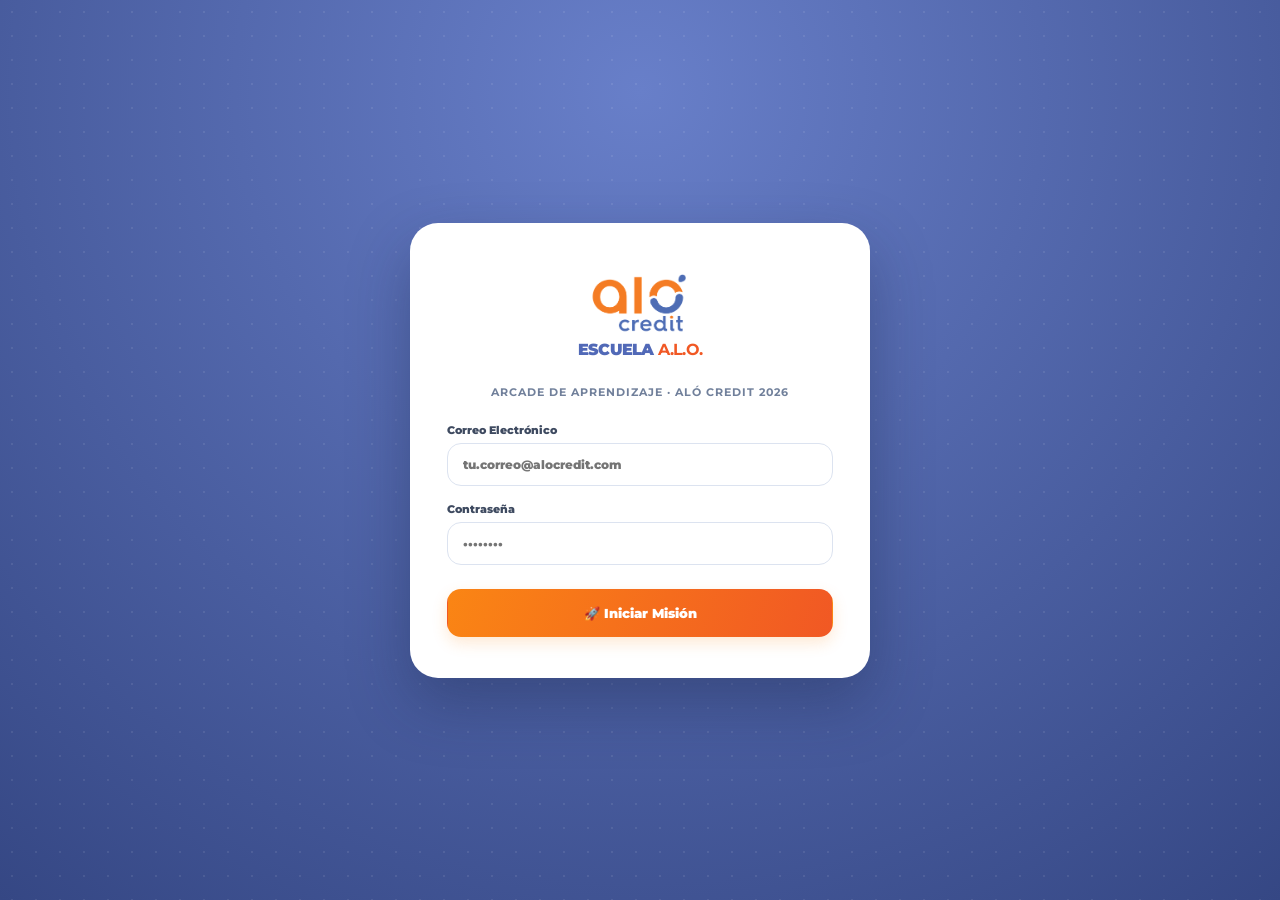
==== commit 87af2592: "Add files via upload" ====
--- a/index.html
+++ b/index.html
@@ -28,6 +28,8 @@
     <script>
         // Configuración de rutas relativas y detección de servidor estático
         window.APP_BASE_URL = '.';
+        window.SUPABASE_URL = "https://mjuieiyyurrdiqwlafrr.supabase.co";
+        window.SUPABASE_ANON_KEY = "sb_publishable_vFjl3yMqr1ssDgNoik89Nw_L5Twjq-_";
         if (
             window.location.protocol === 'file:' ||
             window.location.hostname.includes('github.io') ||
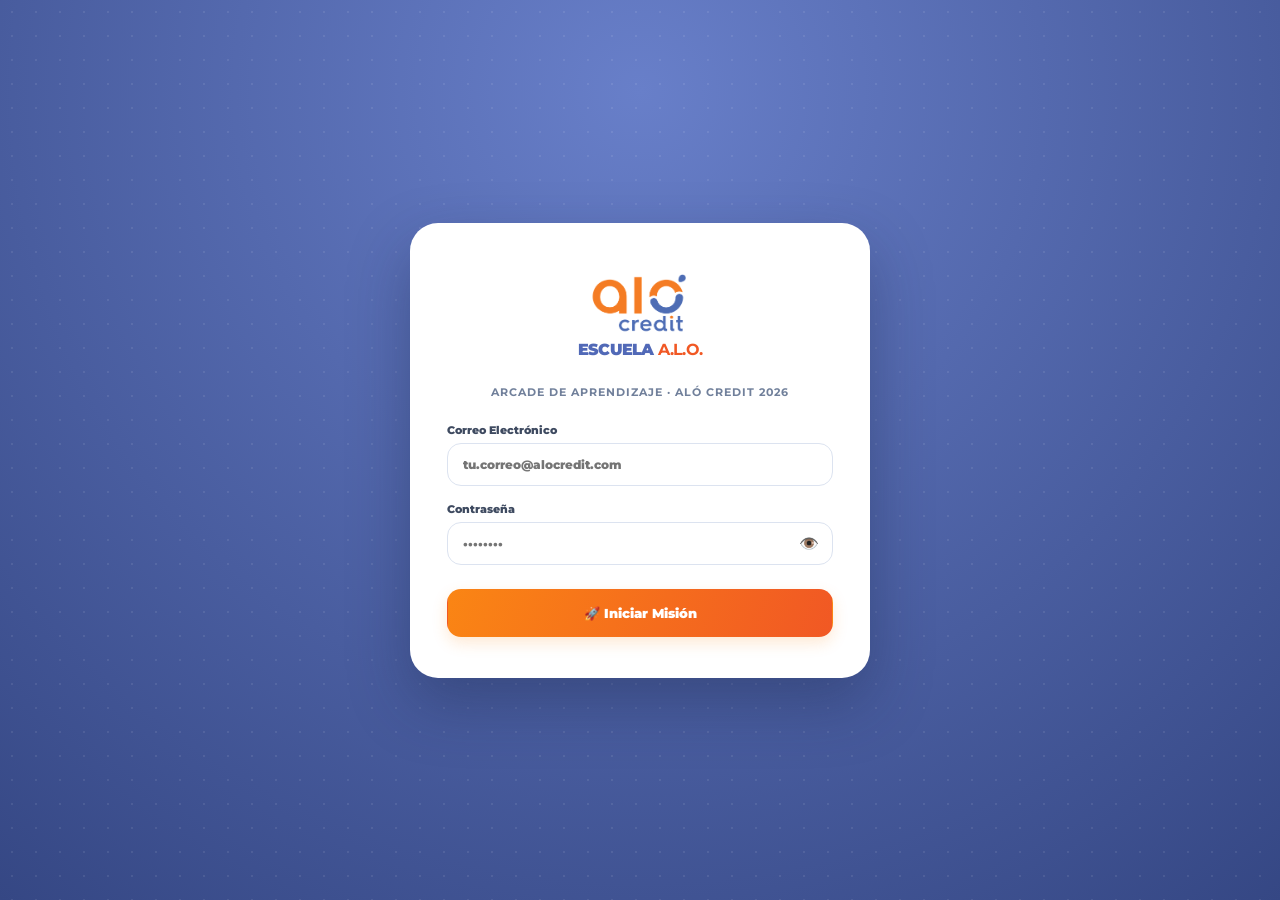
==== commit 19942310: "Add files via upload" ====
--- a/index.html
+++ b/index.html
@@ -9,9 +9,9 @@
     <link rel="icon" type="image/png" href="./assets/logo.png">
     
     <!-- Hojas de Estilo Desacopladas (Rutas relativas para GitHub Pages y servidores locales) -->
-    <link rel="stylesheet" href="./assets/css/app.css">
-    <link rel="stylesheet" href="./assets/css/auth.css">
-    <link rel="stylesheet" href="./assets/css/certificate.css">
+    <link rel="stylesheet" href="./assets/css/app.css?v=2.2">
+    <link rel="stylesheet" href="./assets/css/auth.css?v=2.2">
+    <link rel="stylesheet" href="./assets/css/certificate.css?v=2.2">
 </head>
 <body>
     <div id="app-root">
@@ -23,6 +23,7 @@
             </div>
         </div>
     </div>
+    <div id="toast-root" aria-live="polite" aria-atomic="true"></div>
 
     <!-- Inyección de configuración global para SPA (Soporte GitHub Pages y modo offline) -->
     <script>
@@ -40,11 +41,11 @@
     </script>
 
     <!-- Scripts de la Aplicación -->
-    <script src="./assets/js/sound.js"></script>
-    <script src="./assets/js/api.js"></script>
-    <script src="./assets/js/course-player.js"></script>
-    <script src="./assets/js/admin.js"></script>
-    <script src="./assets/js/auth.js"></script>
-    <script src="./assets/js/spa.js"></script>
+    <script src="./assets/js/sound.js?v=2.2"></script>
+    <script src="./assets/js/api.js?v=2.2"></script>
+    <script src="./assets/js/course-player.js?v=2.2"></script>
+    <script src="./assets/js/admin.js?v=2.2"></script>
+    <script src="./assets/js/auth.js?v=2.2"></script>
+    <script src="./assets/js/spa.js?v=2.2"></script>
 </body>
 </html>
--- a/assets/css/auth.css
+++ b/assets/css/auth.css
@@ -86,62 +86,6 @@
     font-weight: 900;
 }
 
-/* PANEL DEMO DE ACCESO RÁPIDO CON LOS 4 USUARIOS */
-.demo-accounts {
-    margin-top: 26px;
-    padding-top: 20px;
-    border-top: 1px solid var(--line);
-    text-align: left;
-}
-.demo-accounts-title {
-    font-size: 10px;
-    font-weight: 900;
-    text-transform: uppercase;
-    letter-spacing: 1.2px;
-    color: var(--muted);
-    margin-bottom: 12px;
-    text-align: center;
-}
-.demo-user-grid {
-    display: grid;
-    grid-template-columns: repeat(2, 1fr);
-    gap: 8px;
-}
-.demo-user-btn {
-    border: 1.5px solid #e1e7f5;
-    background: #f8faff;
-    border-radius: 12px;
-    padding: 9px 10px;
-    display: flex;
-    align-items: center;
-    gap: 8px;
-    text-align: left;
-    transition: background .15s, border-color .15s, transform .15s;
-    cursor: pointer;
-}
-.demo-user-btn:hover {
-    background: #fff;
-    border-color: var(--blue);
-    transform: translateY(-1px);
-    box-shadow: 0 4px 10px #3e4a6010;
-}
-.demo-user-btn .badge-avatar {
-    width: 28px;
-    height: 28px;
-    border-radius: 9px;
-    display: grid;
-    place-items: center;
-    font-size: 14px;
-    flex-shrink: 0;
-    background: #e9eefb;
-}
-.demo-user-btn.cp .badge-avatar { background: #fff1e5; }
-.demo-user-btn.cc .badge-avatar { background: #f3ebff; }
-.demo-user-btn.adm .badge-avatar { background: #e6f6ee; }
-.demo-user-btn.admin .badge-avatar { background: #eef1fb; }
-
-.demo-user-info b { display: block; font-size: 10px; color: var(--ink); line-height: 1.2; }
-.demo-user-info small { font-size: 9px; color: var(--muted); font-weight: 700; }
 
 /* MODAL / PANTALLA CAMBIO OBLIGATORIO DE CONTRASEÑA */
 .must-change-modal {
@@ -167,3 +111,76 @@
     line-height: 1.6;
     margin-bottom: 22px;
 }
+
+/* Alertas integradas para formularios de autenticación */
+.auth-alert {
+    padding: 12px 14px;
+    border-radius: 12px;
+    font-size: 12px;
+    font-weight: 750;
+    line-height: 1.45;
+    margin-bottom: 14px;
+    display: flex;
+    align-items: center;
+    gap: 8px;
+    text-align: left;
+    animation: authAlertIn 0.25s ease;
+}
+.auth-alert.error {
+    background: #fef2f2;
+    color: #991b1b;
+    border: 1.5px solid #f87171;
+}
+.auth-alert.success {
+    background: #f0fdf4;
+    color: #166534;
+    border: 1.5px solid #4ade80;
+}
+@keyframes authAlertIn {
+    from { opacity: 0; transform: translateY(-4px); }
+    to { opacity: 1; transform: translateY(0); }
+}
+
+.password-input-wrap {
+    position: relative;
+    display: flex;
+    align-items: center;
+}
+.password-input-wrap input {
+    width: 100%;
+    padding-right: 44px;
+}
+.btn-toggle-pwd {
+    position: absolute;
+    right: 8px;
+    background: transparent;
+    border: none;
+    cursor: pointer;
+    font-size: 16px;
+    padding: 6px;
+    display: flex;
+    align-items: center;
+    justify-content: center;
+    color: var(--muted);
+    user-select: none;
+    transition: transform 0.15s;
+}
+.btn-toggle-pwd:hover {
+    transform: scale(1.15);
+    color: var(--blue);
+}
+
+.password-match-hint {
+    font-size: 11px;
+    font-weight: 750;
+    margin-top: 4px;
+    display: flex;
+    align-items: center;
+    gap: 5px;
+}
+.password-match-hint.error {
+    color: #dc2626;
+}
+.password-match-hint.success {
+    color: #16a34a;
+}
